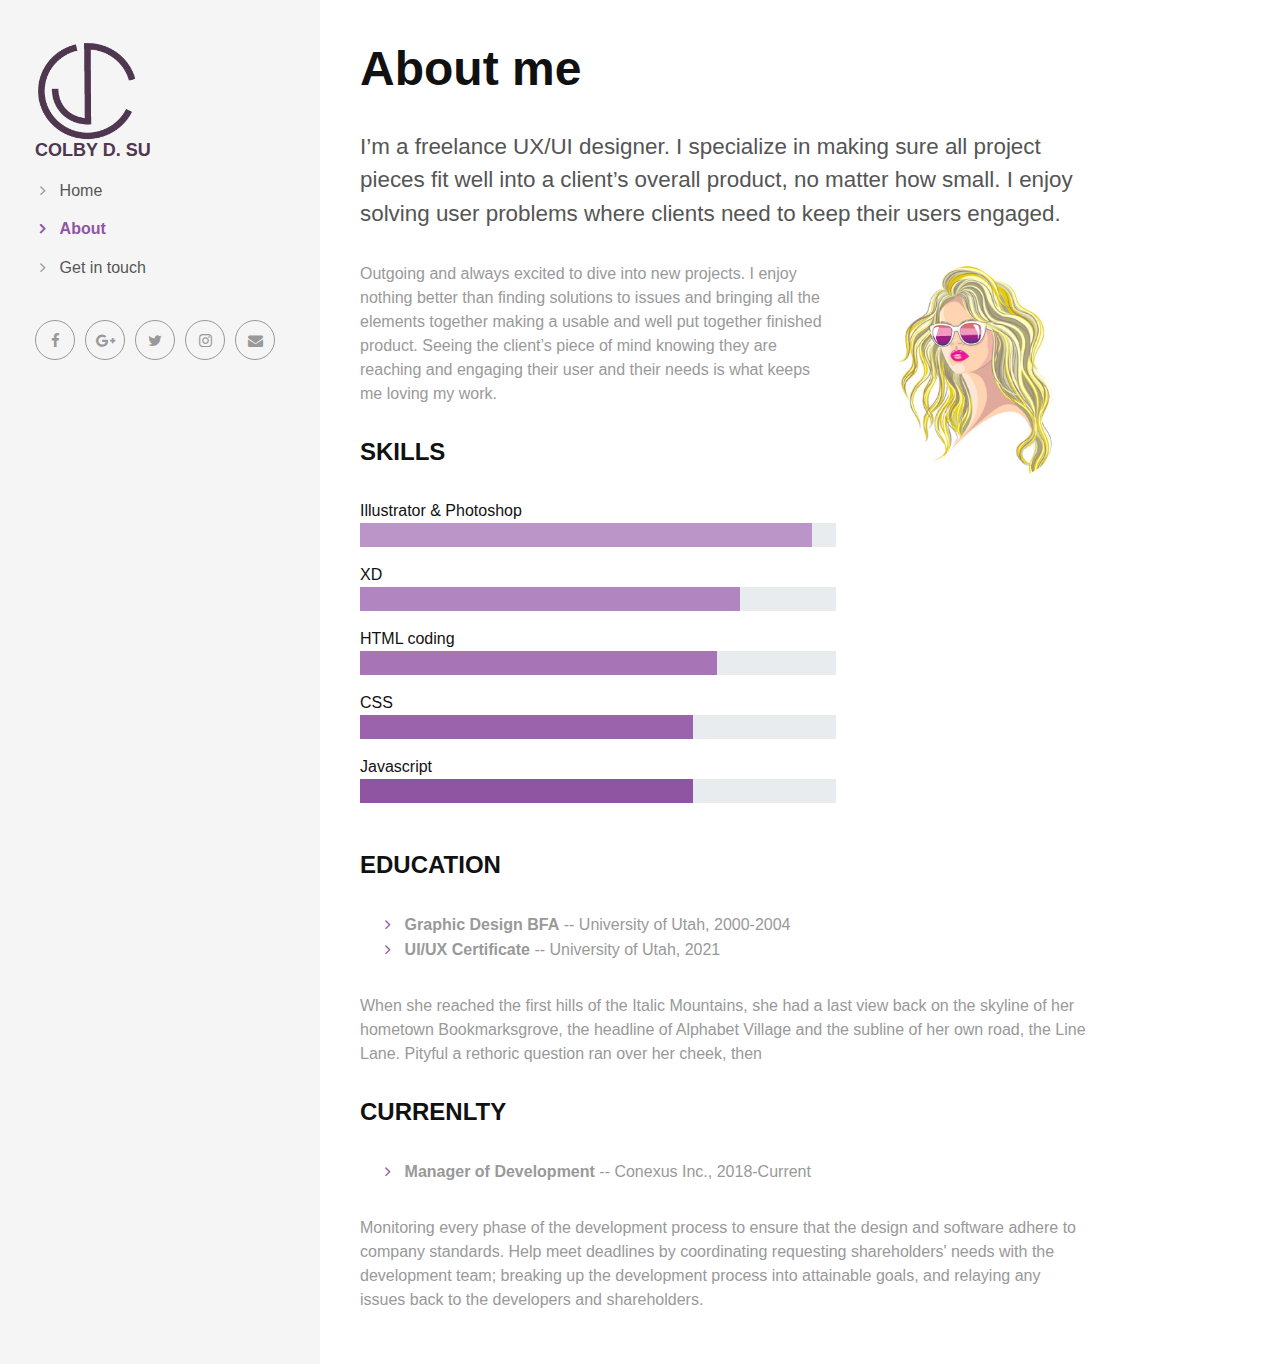
==== index.html @ df626e8f "First update" ====
<!DOCTYPE html>
<html>
</html>
<head>
  <title>Colby D. Su</title>
  <!-- Bootstrap CSS-->
  <link rel="stylesheet" href="vendor/bootstrap/css/bootstrap.min.css">
  <!-- Font Awesome CSS-->
  <link rel="stylesheet" href="vendor/font-awesome/css/font-awesome.min.css">
  <!-- Google fonts - Roboto-->
  <link rel="stylesheet" href="https://fonts.googleapis.com/css?family=Roboto:400,300,700,400italic">
  <!-- Stylesheet  -->
  <link rel="stylesheet" href="css/style.css">
</head>
<body>
  <div id="all">
    <div class="container-fluid">
      <div class="row row-offcanvas row-offcanvas-left"> 
        <!--   *** SIDEBAR Menu & Footer ***-->
        <div id="sidebar" class="col-md-4 col-lg-3 sidebar-offcanvas">
          <div class="sidebar-content">
            <img src="img/logo.gif" alt="CJ" style="width:100px;height:100px;">
            <h1 class="sidebar-heading"> <a href="index.html">Colby D. Su</a></h1>
            <p class="sidebar-p"></p>
            <ul class="sidebar-menu">
                <!-- Link-->
                <li class="sidebar-item"><a href="index.html" class="sidebar-link">Home</a></li>
                <!-- Link-->
                <li class="sidebar-item"><a href="about.html" class="sidebar-link active">About</a></li>
                <!-- Link-->
                <li class="sidebar-item"><a href="contact.html" class="sidebar-link">Get in touch</a></li>
            </ul>
            <p class="social"><a href="#" data-animate-hover="pulse" class="external facebook"><i class="fa fa-facebook"></i></a><a href="#" data-animate-hover="pulse" class="external gplus"><i class="fa fa-google-plus"></i></a><a href="#" data-animate-hover="pulse" class="external twitter"><i class="fa fa-twitter"></i></a><a href="#" title="" class="external instagram"><i class="fa fa-instagram"></i></a><a href="#" data-animate-hover="pulse" class="email"><i class="fa fa-envelope"></i></a></p>
          </div>
        </div>
        <!--   *** DETAIL ***  -->
        <div class="col-md-8 col-lg-9 content-column white-background">
          <div class="small-navbar d-flex d-md-none">
            <button type="button" data-toggle="offcanvas" class="btn btn-outline-primary"> <i class="fa fa-align-left mr-2"></i>Menu</button>
            <h1 class="small-navbar-heading"> <a href="index.html">COLBY D. SU </a></h1>
          </div>
          <div class="row">
            <div class="col-xl-10">
              <div class="content-column-content">
                <h1>About me</h1>
                <p class="lead">I’m a freelance UX/UI designer. I specialize in making sure all project pieces fit well into a client’s overall product, no matter how small. I enjoy solving user problems where clients need to keep their users engaged.</p>
                <div class="row">
                  <div class="col-lg-8">
                    <p>Outgoing and always excited to dive into new projects. I enjoy nothing better than finding solutions to issues and bringing all the elements together making a usable and well put together finished product.
                      Seeing the client’s piece of mind knowing they are reaching and engaging their user and their needs is what keeps me loving my work.
                      </p>
                    <!--  ***  SkILLS  ***  -->
                    <h4 class="text-uppercase">SKILLS</h4>  
                    <div class="skill-item">
                      <div class="progress-title">Illustrator & Photoshop</div>
                      <div class="progress">
                        <div role="progressbar" aria-valuenow="95" aria-valuemin="0" aria-valuemax="100" style="width: 95%;" class="progress-bar progress-bar-skill1"><span class="sr-only">95</span></div>
                      </div>
                    </div>
                    <div class="skill-item">
                      <div class="progress-title">XD</div>
                      <div class="progress">
                        <div role="progressbar" aria-valuenow="80" aria-valuemin="0" aria-valuemax="100" style="width: 80%;" class="progress-bar progress-bar-skill2"><span class="sr-only">80</span></div>
                      </div>
                    </div>
                    <div class="skill-item">
                      <div class="progress-title">HTML coding</div>
                      <div class="progress">
                        <div role="progressbar" aria-valuenow="75" aria-valuemin="0" aria-valuemax="100" style="width: 75%;" class="progress-bar progress-bar-skill3"><span class="sr-only">75</span></div>
                      </div>
                    </div>
                    <div class="skill-item">
                      <div class="progress-title">CSS</div>
                      <div class="progress">
                        <div role="progressbar" aria-valuenow="70" aria-valuemin="0" aria-valuemax="100" style="width: 70%;" class="progress-bar progress-bar-skill4"><span class="sr-only">70</span></div>
                      </div>
                    </div>
                    <div class="skill-item">
                      <div class="progress-title">Javascript</div>
                      <div class="progress">
                        <div role="progressbar" aria-valuenow="70" aria-valuemin="0" aria-valuemax="100" style="width: 70%;" class="progress-bar progress-bar-skill5"><span class="sr-only">70</span></div>
                      </div>
                    </div>
                  </div>
                  <!--  ***  HEADSHOT  ***  -->
                  <div class="col-md-4">
                    <p><img src="img/about.jpg" alt="This is me" class="image rounded-circle img-fluid"></p>
                  </div>
                </div>
                <!--  ***  EDUCATION  ***  -->
                <h4 class="text-uppercase">Education</h4>
                <ul>
                  <li><strong>Graphic Design BFA</strong> -- University of Utah, 2000-2004</li>
                  <li><strong>UI/UX Certificate</strong> -- University of Utah, 2021</li>
                </ul>
                <p>When she reached the first hills of the Italic Mountains, she had a last view back on the skyline of her hometown Bookmarksgrove, the headline of Alphabet Village and the subline of her own road, the Line Lane. Pityful a rethoric question ran over her cheek, then</p>
                <!--  ***  CURRENTLY  ***  -->
                <h4 class="text-uppercase">Currenlty</h4>
                <ul>
                  <li><strong>Manager of Development</strong> -- Conexus Inc., 2018-Current</li>
                </ul>
                <p>Monitoring every phase of the development process to ensure that the design and software adhere to company standards. Help meet deadlines by coordinating requesting shareholders' needs with the development team; breaking up the development process into attainable goals, and relaying any issues back to the developers and shareholders.</p>
              </div>
            </div>
          </div>
        </div>
      </div>
    </div>
  </div>
</body>
---- css/style.css ----
/*   GENERAL   */
html,
body {
  overflow-x: hidden;
}

strong {
  font-weight: 700;
}

header {
  z-index: 1000;
}

section {
  position: relative;
  padding-top: 0.625rem;
  padding-bottom: 0.625rem;
}

section.background-gray-lighter {
  background: #eee;
}

section.background-gray-lightest {
  background: #f5f5f5;
  border-top: solid 1px #eee;
  border-bottom: solid 1px #eee;
}

section.background-secondary {
  background: #566682;
  border-top: solid 1px #2d3645;
  border-bottom: solid 1px #2d3645;
}

.section-inverse {
  color: #fff;
}

.section-inverse h1,
.section-inverse h2,
.section-inverse h3,
.section-inverse h4,
.section-inverse h5,
.section-inverse h6 {
  color: #fff;
}

.section-inverse .heading:after {
  background: #fff;
}

.no-space .box {
  margin: 0 -0.9375rem;
}

.margin-top {
  margin-top: 1.875rem;
}

.margin-top--big {
  margin-top: 3.75rem !important;
}

.margin-bottom {
  margin-bottom: 1.875rem;
}

.margin-bottom--big {
  margin-bottom: 3.75rem !important;
}

.padding--small {
  padding-top: 1.875rem;
  padding-bottom: 1.875rem;
}

.weight-300 {
  font-weight: 300 !important;
}

.weight-500 {
  font-weight: 500 !important;
}

.weight-700 {
  font-weight: 700 !important;
}

.text-gray {
  color: #555;
}

.text-gray-light {
  color: #999;
}

.text-gray-lighter {
  color: #eee;
}

a,
button {
  -webkit-transition: all 0.2s;
  transition: all 0.2s;
}

.clickable {
  cursor: pointer !important;
}

.required {
  color: #9055A2;
}

.accent {
  color: #9055A2;
}

.icon {
  display: inline-block;
  width: 3.75rem;
  height: 3.75rem;
  line-height: 3.75rem;
  border-radius: 1.875rem;
  border: solid 1px #9055A2;
  color: #9055A2;
  -webkit-transition: all 0.3s;
  transition: all 0.3s;
  font-size: 1.875rem;
  margin: 0 auto 1.875rem;
  text-align: center;
}

.icon.brand-secondary {
  border-color: #566682;
  color: #566682;
}

.icon.brand-terciary {
  border-color: #453F69;
  color: #453F69;
}

.icon.brand-four {
  border-color: #011638;
  color: #011638;
}

/*   SIDEBAR + RIGHT COLUMN   */
#sidebar {
  padding-top: 2.5rem;
}

@media (min-width: 576px) {
  .sidebar-content {
    padding-left: 1.25rem;
    padding-right: 1.25rem;
  }
}

.sidebar-heading {
  font-size: 1.125rem;
  text-transform: uppercase;
}

.sidebar-heading a {
  color: #4f374f;
  text-decoration: none;
  -webkit-transition: all 0.3s;
  transition: all 0.3s;
}

.sidebar-heading a:hover {
  border-bottom: dotted 1px #9055A2;
  color: #4f374f;
  text-decoration: none;
}

.sidebar-p {
  color: #999;
  font-size: 0.875;
}

.sidebar-menu {
  list-style-type: none;
  padding-left: 1.25rem;
  margin-bottom: 2.5rem;
}

.sidebar-item {
  margin-bottom: 0.85rem;
}

.sidebar-item.active > a, .sidebar-item.current-menu-item > a {
  color: #9055A2;
  font-weight: bold;
}

.sidebar-item.active:before, .sidebar-item.current-menu-item:before {
  color: #9055A2;
}

.sidebar-item a:hover {
  text-decoration: none;
  color: #9055A2;
}

.sidebar-item .sub-menu {
  list-style: none;
  padding-left: 0.625rem;
  margin: 0.625rem 0;
}

.sidebar-item .sub-menu a {
  color: #999;
}

.sidebar-item .sub-menu a:hover {
  color: #9055A2;
}

.sidebar-item .sub-menu li.active > a,
.sidebar-item .sub-menu li.current-menu-item > a {
  color: #9055A2;
  font-weight: bold;
}

.sidebar-item .sub-menu li.active:before,
.sidebar-item .sub-menu li.current-menu-item:before {
  color: #9055A2;
}

.sidebar-link {
  color: #555;
}

.sidebar-link:before {
  font-family: 'FontAwesome';
  content: '\f105';
  margin: 0 0.85rem 0 -0.9375rem;
  color: #999;
}

.sidebar-link.active {
  color: #9055A2;
  font-weight: bold;
}

.sidebar-link.active::before {
  color: #9055A2;
}

.sidebar-link:hover::before {
  color: #9055A2;
}

.content-column {
  padding-top: 2.5rem;
  padding-left: 1.25rem;
  padding-right: 1.25rem;
  padding-bottom: 1.25rem;
}

@media (min-width: 768px) {
  .content-column {
    padding-left: 2.5rem;
    padding-right: 2.5rem;
  }
}

.content-column.white-background {
  background: #fff;
  min-height: 100vh;
}

.grid {
  padding-top: 0.85rem;
  overflow: hidden;
}

.content-column-content p.lead {
  color: #555;
}

.content-column-content p,
.content-column-content li {
  color: #999;
}

.content-column-content ul li {
  list-style-type: none;
}

.content-column-content ul li:before {
  font-family: 'FontAwesome';
  content: '\f105';
  margin: 0 0.85rem 0 -0.9375rem;
  color: #9055A2;
}

.content-column-content h1,
.content-column-content h2,
.content-column-content h3,
.content-column-content h4,
.content-column-content h5,
.content-column-content h6,
.content-column-content p,
.content-column-content form,
.content-column-content ul,
.content-column-content ol {
  margin-bottom: 2rem;
}

.small-navbar {
  width: 100%;
  -webkit-box-pack: justify;
  -ms-flex-pack: justify;
  justify-content: space-between;
  -webkit-box-align: center;
  -ms-flex-align: center;
  align-items: center;
  margin-bottom: 2rem;
}

.small-navbar-heading {
  display: block;
  font-size: 1.125rem;
  text-transform: uppercase;
  margin-bottom: 0 !important;
}

.small-navbar-heading a {
  color: #000;
  text-decoration: none;
  -webkit-transition: all 0.3s;
  transition: all 0.3s;
}

.small-navbar-heading a:hover {
  border-bottom: dotted 1px #9055A2;
  color: #000;
  text-decoration: none;
}

/*   SOCIAL LINKS   */
p.social {
  margin-top: 1.25rem;
}

p.social a {
  margin: 0 0.625rem 0.625rem 0;
  color: #fff;
  display: inline-block;
  width: 2.5rem;
  height: 2.5rem;
  border-radius: 1.25rem;
  line-height: 2.5rem;
  font-size: 0.9375rem;
  text-align: center;
  -webkit-transition: all 0.3s;
  transition: all 0.3s;
  vertical-align: bottom;
  border: solid 1px #999;
  color: #999;
  transition: all 0.3s;
  
}

p.social a:hover {
  color: #9055A2;
  border-color: #9055A2;
}

p.social a i {
  vertical-align: bottom;
  line-height: 2.5rem;
}

p.social.social--outline a {
  background: transparent;
}

p.social.social--outline a.link {
  color: #871AFF;
  border-color: #871AFF;
}

p.social.social--big a {
  width: 3.75rem;
  height: 3.75rem;
  border-radius: 1.875rem;
  line-height: 3.75rem;
  font-size: 1.56rem;
}

/*   ABOUT   */
*/
.progress-title {
  text-align: left;
  font-weight: 700;
  text-transform: uppercase;
  color: #999;
  font-size: 0.78rem;
}

.progress-bar-skill1 {
  background: #bc95c8;
}

.progress-bar-skill2 {
  background: #b185bf;
}

.progress-bar-skill3 {
  background: #a774b6;
}

.progress-bar-skill4 {
  background: #9c63ad;
}

.progress-bar-skill5 {
  background: #9055a2;
}

.skill-item {
  margin-bottom: 1rem;
}

.skill-item:last-of-type {
  margin-bottom: 3rem;
}

.progress {
  height: 1.5rem;
  border-radius: 0;
}


/*  TYPE   */

 body {
  font-family: "Arimo", Helvetica, Arial, sans-serif;
  font-size: 1rem;
  font-weight: 400;
  line-height: 1.5;
  color: #111;
  background-color: #f5f5f5;
}

a {
  color: #9055A2;
  text-decoration: none;
}

a:hover, a:focus {
  color: #633b70;
  text-decoration: underline;
}

h1,
h2,
h3,
h4,
h5,
h6,
.h1,
.h2,
.h3,
.h4,
.h5,
.h6 {
  margin-bottom: 1rem;
  font-family: inherit;
  font-weight: 700;
  line-height: 1.2;
  color: inherit;
}

h1,
.h1 {
  font-size: 3rem;
}

h2,
.h2 {
  font-size: 2.5rem;
}

h3,
.h3 {
  font-size: 2rem;
}

h4,
.h4 {
  font-size: 1.5rem;
}

h5,
.h5 {
  font-size: 1.25rem;
}

h6,
.h6 {
  font-size: 1rem;
}

.lead {
  font-size: 1.4rem;
  font-weight: 300;
}

.display-1 {
  font-size: 6rem;
  font-weight: 300;
  line-height: 1.2;
}

.display-2 {
  font-size: 5.5rem;
  font-weight: 300;
  line-height: 1.2;
}

.display-3 {
  font-size: 4.5rem;
  font-weight: 300;
  line-height: 1.2;
}

.display-4 {
  font-size: 3.5rem;
  font-weight: 300;
  line-height: 1.2;
}

hr {
  border-top: 1px solid rgba(0, 0, 0, 0.1);
}

small,
.small {
  font-size: 80%;
  font-weight: 400;
}

mark,
.mark {
  padding: 0.2em;
  background-color: #fcf8e3;
}

.blockquote {
  padding: 0.5rem 1rem;
  margin-bottom: 2rem;
  font-size: 1rem;
  border-left: 5px solid #9055A2;
}

.blockquote-footer {
  color: #222;
}

.blockquote-footer::before {
  content: "\2014 \00A0";
}

.text-primary {
  color: #9055A2 !important;
}

a.text-primary:hover, a.text-primary:focus {
  color: #724381 !important;
}
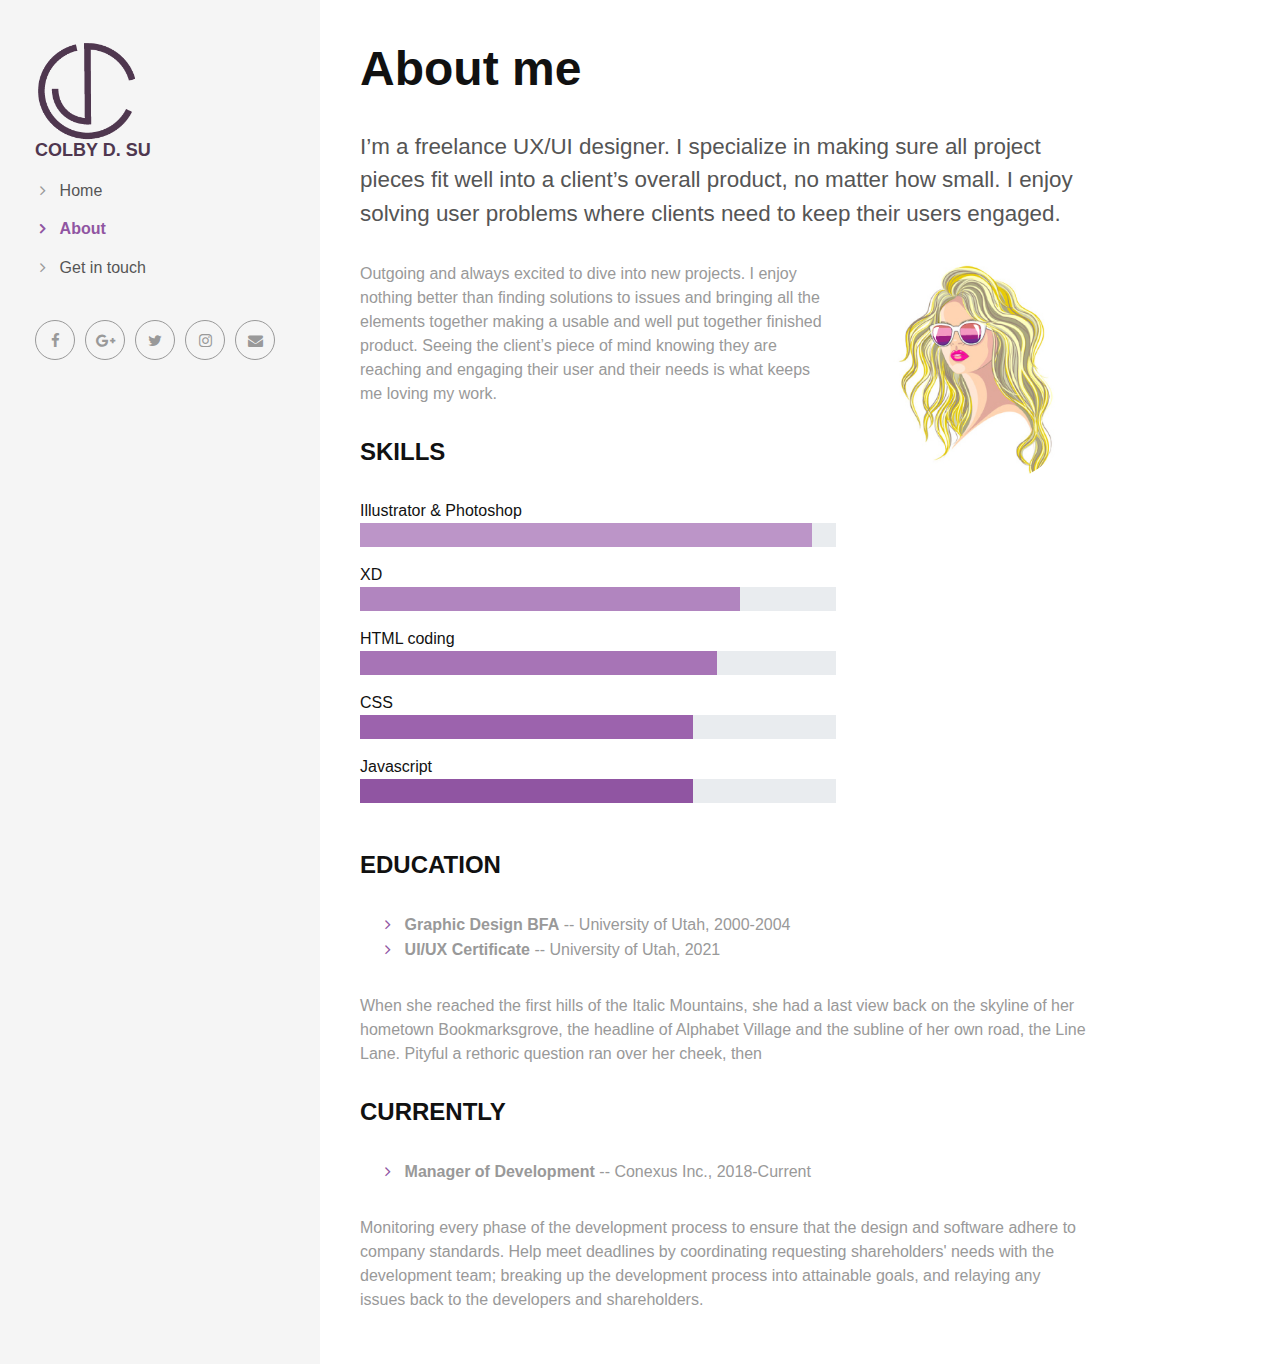
==== commit a2a8d125: "Spelling fix" ====
--- a/index.html
+++ b/index.html
@@ -95,7 +95,7 @@
                 </ul>
                 <p>When she reached the first hills of the Italic Mountains, she had a last view back on the skyline of her hometown Bookmarksgrove, the headline of Alphabet Village and the subline of her own road, the Line Lane. Pityful a rethoric question ran over her cheek, then</p>
                 <!--  ***  CURRENTLY  ***  -->
-                <h4 class="text-uppercase">Currenlty</h4>
+                <h4 class="text-uppercase">Currently</h4>
                 <ul>
                   <li><strong>Manager of Development</strong> -- Conexus Inc., 2018-Current</li>
                 </ul>
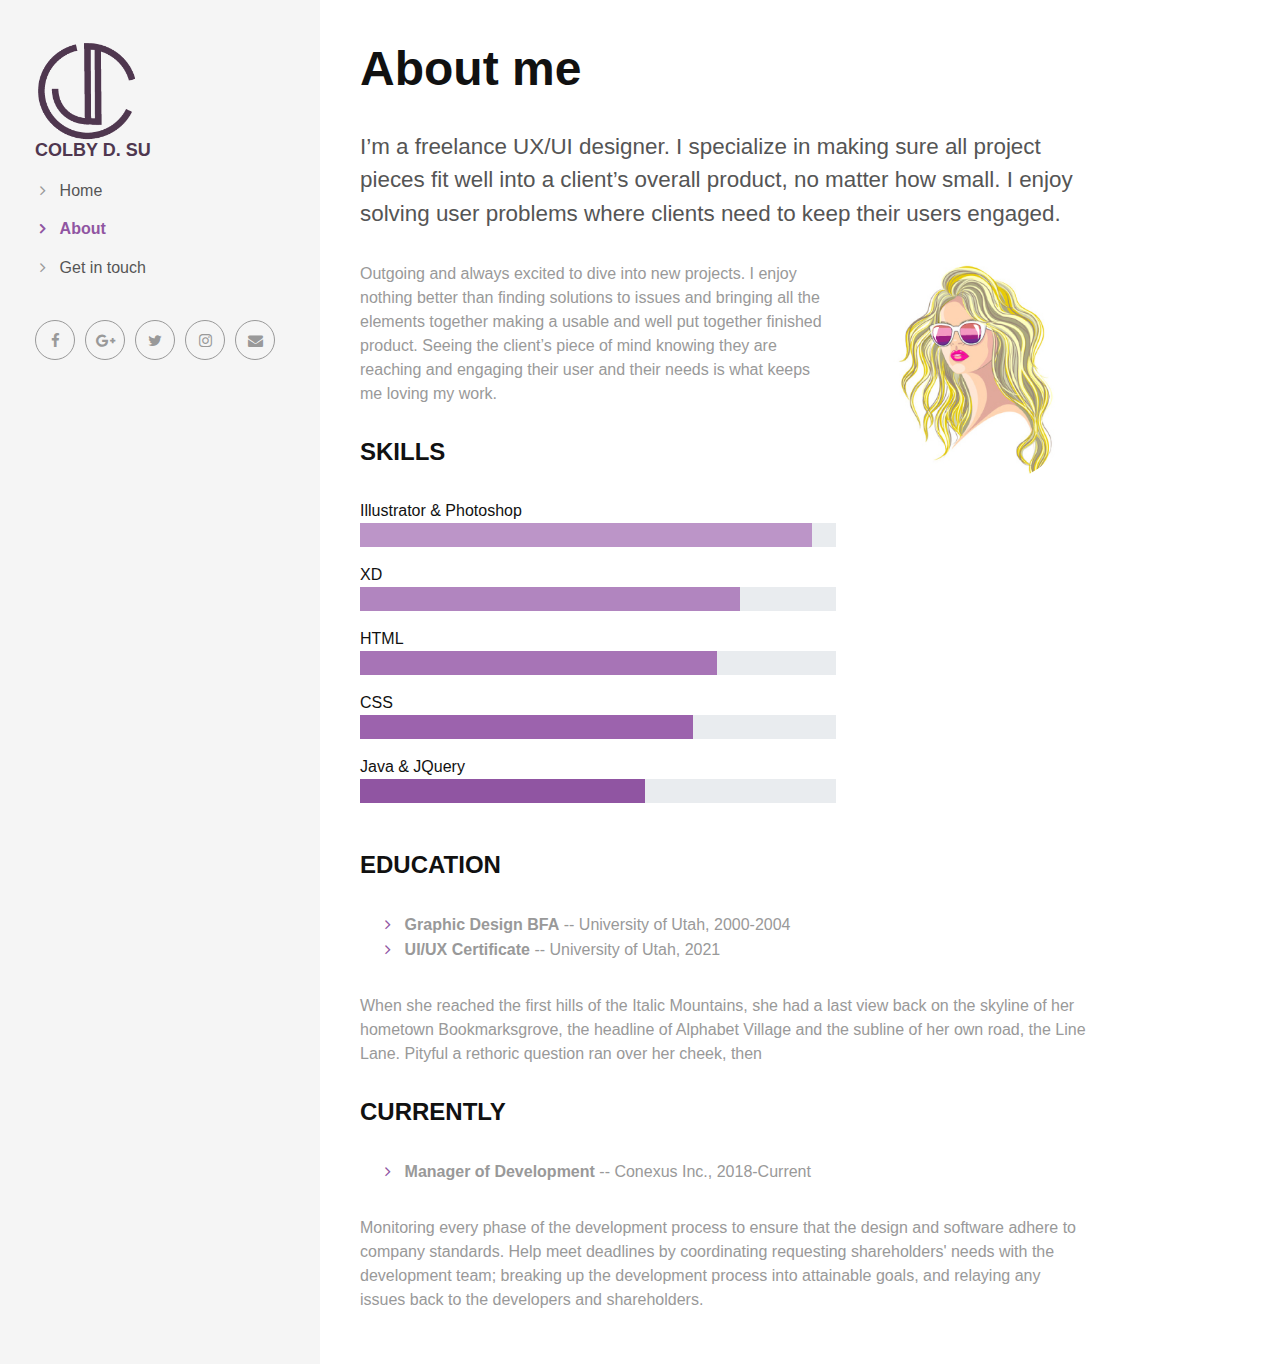
==== commit a92995ac: "More text changes" ====
--- a/index.html
+++ b/index.html
@@ -64,7 +64,7 @@
                       </div>
                     </div>
                     <div class="skill-item">
-                      <div class="progress-title">HTML coding</div>
+                      <div class="progress-title">HTML</div>
                       <div class="progress">
                         <div role="progressbar" aria-valuenow="75" aria-valuemin="0" aria-valuemax="100" style="width: 75%;" class="progress-bar progress-bar-skill3"><span class="sr-only">75</span></div>
                       </div>
@@ -76,9 +76,9 @@
                       </div>
                     </div>
                     <div class="skill-item">
-                      <div class="progress-title">Javascript</div>
+                      <div class="progress-title">Java & JQuery</div>
                       <div class="progress">
-                        <div role="progressbar" aria-valuenow="70" aria-valuemin="0" aria-valuemax="100" style="width: 70%;" class="progress-bar progress-bar-skill5"><span class="sr-only">70</span></div>
+                        <div role="progressbar" aria-valuenow="60" aria-valuemin="0" aria-valuemax="100" style="width: 60%;" class="progress-bar progress-bar-skill5"><span class="sr-only">60</span></div>
                       </div>
                     </div>
                   </div>
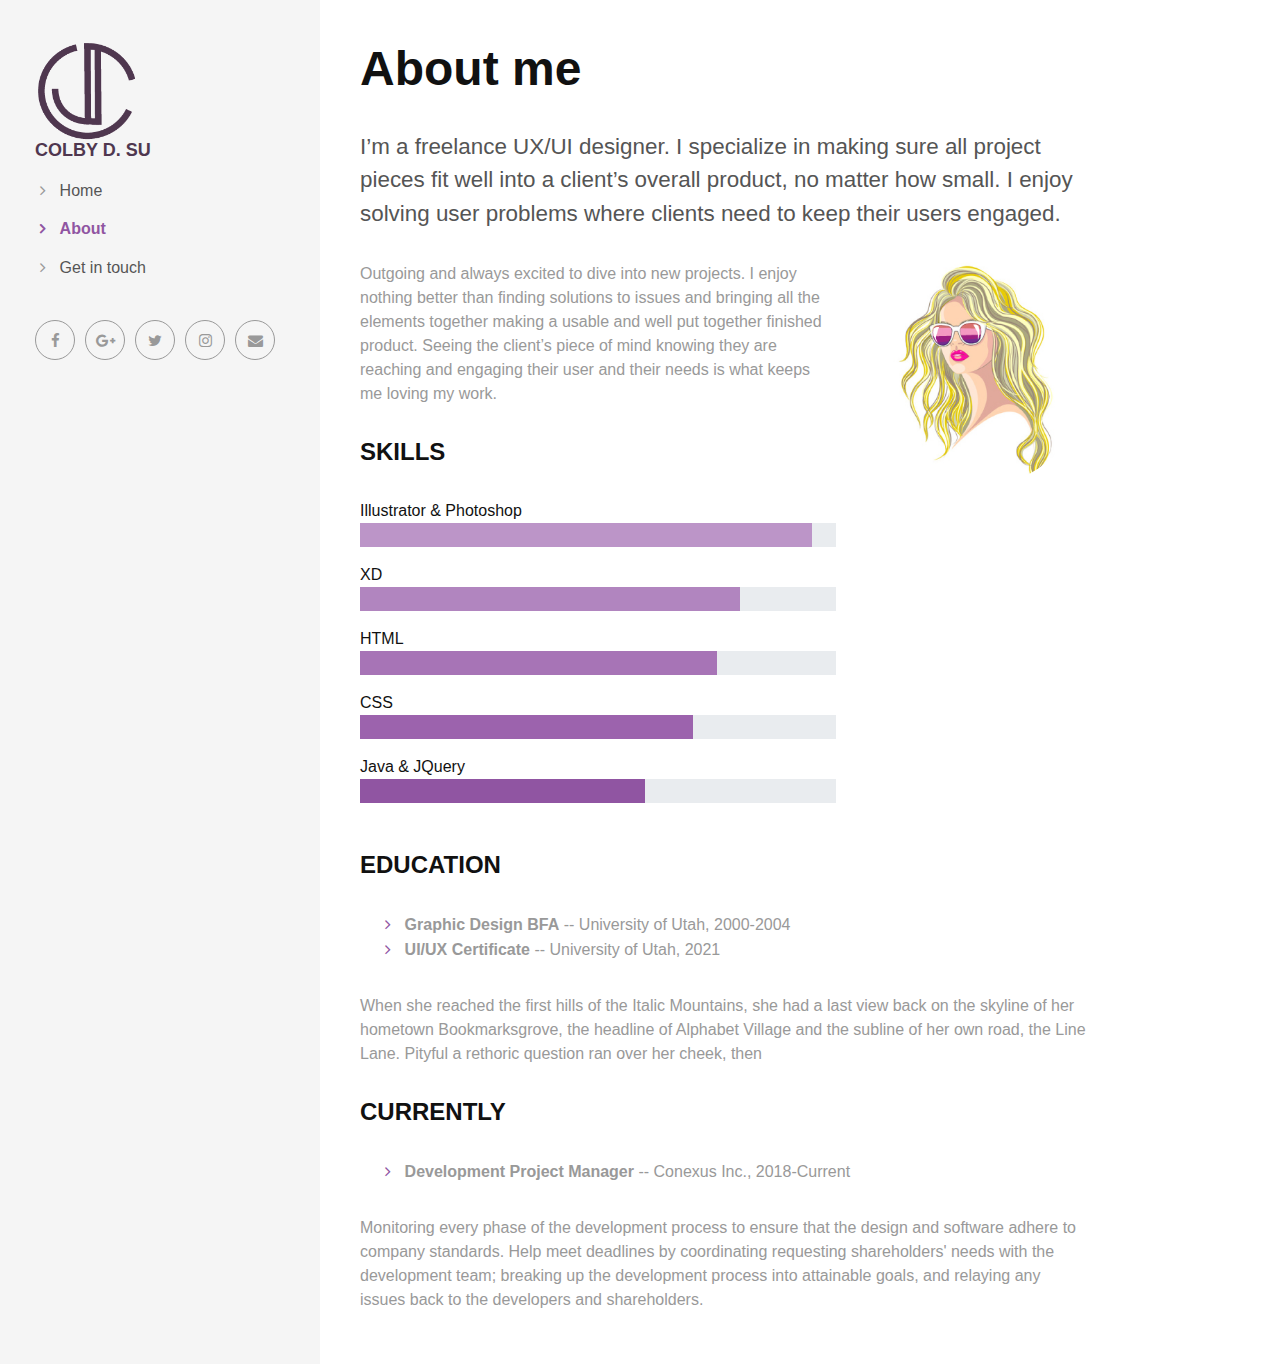
==== commit d44619bf: "Update index.html" ====
--- a/index.html
+++ b/index.html
@@ -97,7 +97,7 @@
                 <!--  ***  CURRENTLY  ***  -->
                 <h4 class="text-uppercase">Currently</h4>
                 <ul>
-                  <li><strong>Manager of Development</strong> -- Conexus Inc., 2018-Current</li>
+                  <li><strong>Development Project Manager</strong> -- Conexus Inc., 2018-Current</li>
                 </ul>
                 <p>Monitoring every phase of the development process to ensure that the design and software adhere to company standards. Help meet deadlines by coordinating requesting shareholders' needs with the development team; breaking up the development process into attainable goals, and relaying any issues back to the developers and shareholders.</p>
               </div>
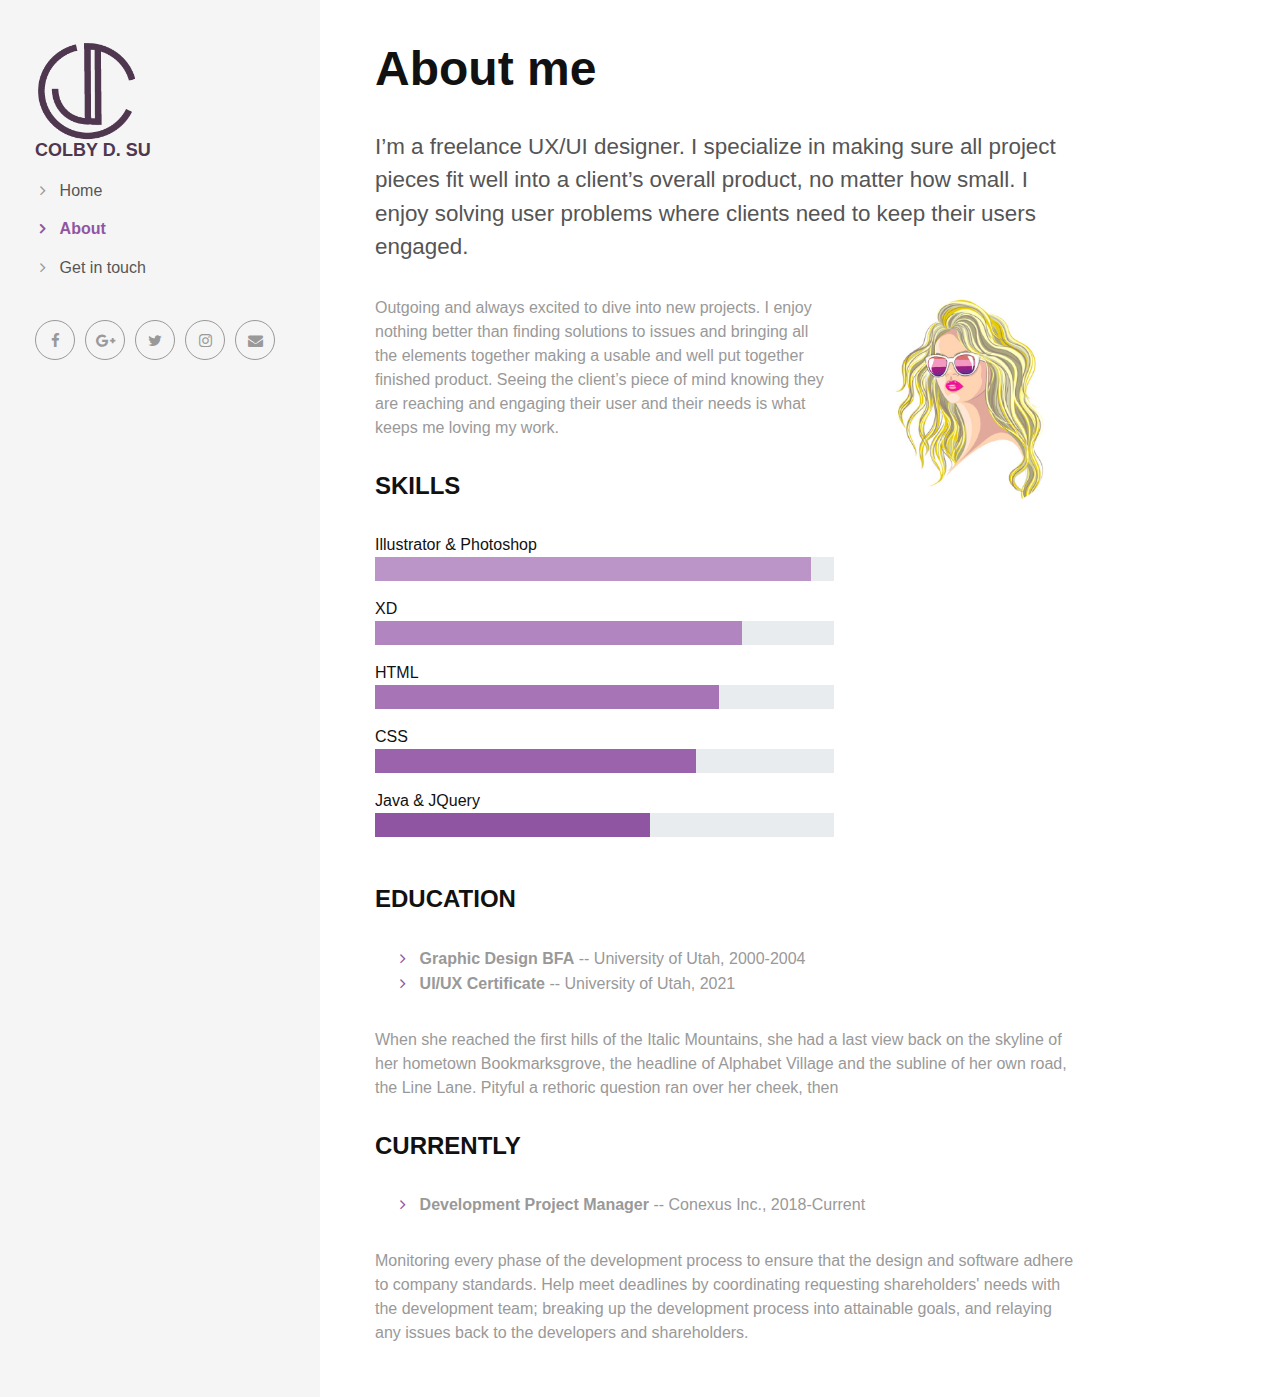
==== commit 1364ec1f: "Update index.html" ====
--- a/index.html
+++ b/index.html
@@ -34,12 +34,8 @@
           </div>
         </div>
         <!--   *** DETAIL ***  -->
-        <div class="col-md-8 col-lg-9 content-column white-background">
-          <div class="small-navbar d-flex d-md-none">
-            <button type="button" data-toggle="offcanvas" class="btn btn-outline-primary"> <i class="fa fa-align-left mr-2"></i>Menu</button>
-            <h1 class="small-navbar-heading"> <a href="index.html">COLBY D. SU </a></h1>
-          </div>
-          <div class="row">
+        <div class="col-md-8 col-lg-9 content-column white-background">          
+          <div class="row"></div>
             <div class="col-xl-10">
               <div class="content-column-content">
                 <h1>About me</h1>
